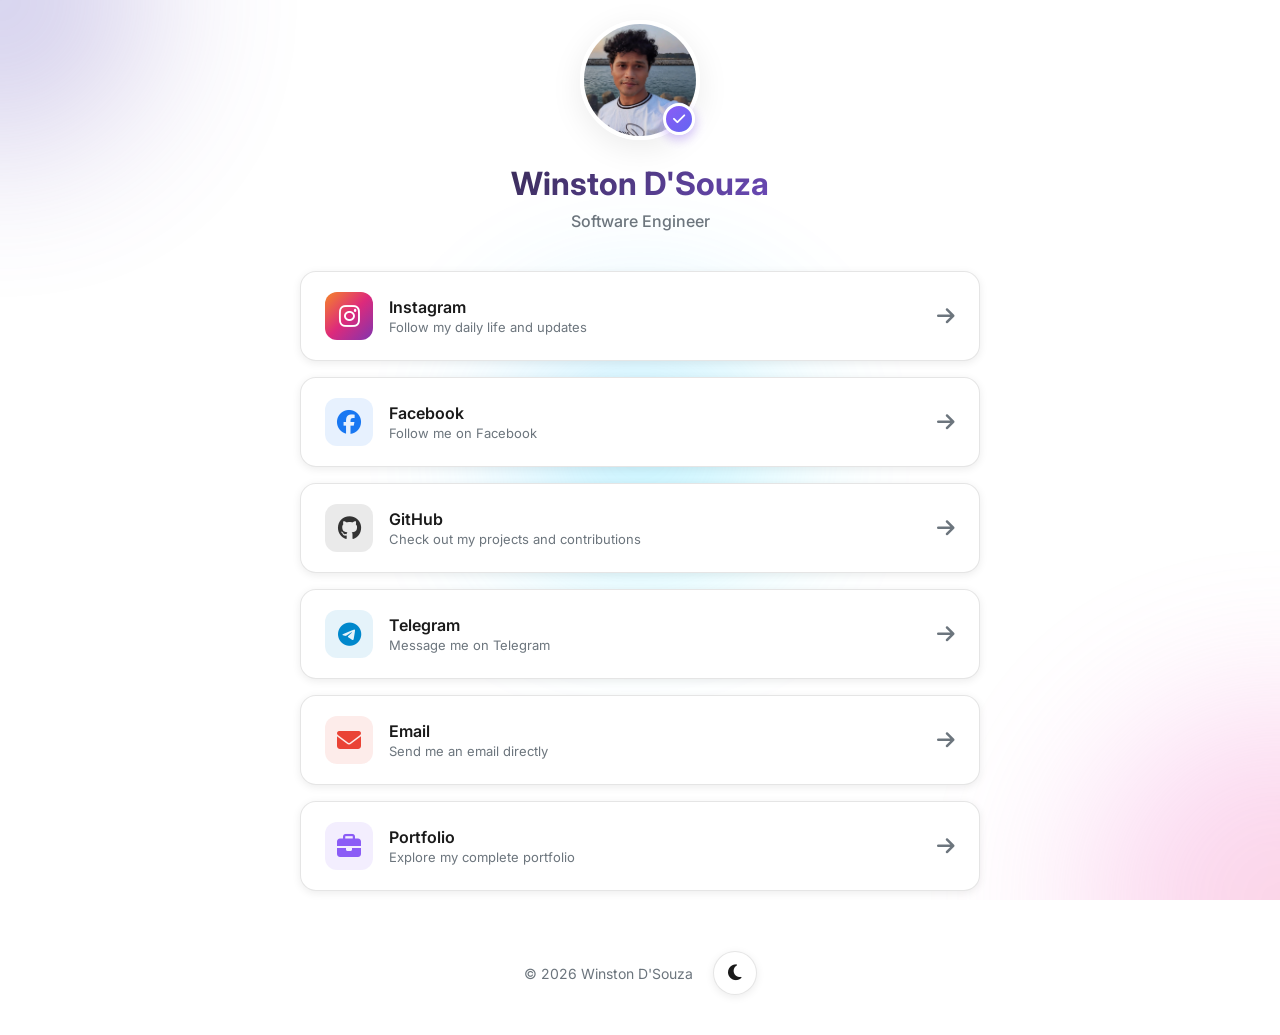
==== alllinks.html @ 9da1819e "Add theme toggle, link card interactions, and toast notifications - Implemented theme toggle functio" ====
<!DOCTYPE html>
<html lang="en">
<head>
    <meta charset="UTF-8">
    <meta name="viewport" content="width=device-width, initial-scale=1.0">
    <meta name="title" content="Winston D'Souza | Links">
    <meta name="description" content="Connect with Winston D'Souza - Software Engineer at Altera Digital Health">
    <title>Winston D'Souza | All Links</title>
    
    <!-- Google Fonts -->
    <link rel="preconnect" href="https://fonts.googleapis.com">
    <link rel="preconnect" href="https://fonts.gstatic.com" crossorigin>
    <link href="https://fonts.googleapis.com/css2?family=Inter:wght@400;500;600;700&display=swap" rel="stylesheet">
    
    <!-- Font Awesome -->
    <link rel="stylesheet" href="https://cdnjs.cloudflare.com/ajax/libs/font-awesome/6.4.0/css/all.min.css">
    
    <link rel="stylesheet" href="linktree-style.css">
</head>
<body>
    <!-- Background Animation -->
    <div class="background-animation">
        <div class="circle circle-1"></div>
        <div class="circle circle-2"></div>
        <div class="circle circle-3"></div>
    </div>

    <!-- Main Container -->
    <div class="container">
        <!-- Profile Section -->
        <div class="profile-section">
            <div class="profile-image-wrapper">
                <img src="images/winston_alllinks_pic.jpg" alt="Winston D'Souza" class="profile-image">
                <div class="profile-badge">
                    <i class="fas fa-check"></i>
                </div>
            </div>
            <h1 class="profile-name">Winston D'Souza</h1>
            <p class="profile-title">Software Engineer</p>
        </div>

        <!-- Links Container -->
        <div class="links-container">
            <a href="https://www.instagram.com/dsowinston/" target="_blank" class="link-card instagram">
                <div class="link-icon">
                    <i class="fab fa-instagram"></i>
                </div>
                <div class="link-content">
                    <h3>Instagram</h3>
                    <p>Follow my daily life and updates</p>
                </div>
                <div class="link-arrow">
                    <i class="fas fa-arrow-right"></i>
                </div>
            </a>

            <a href="https://www.facebook.com/winston.dsouza.in" target="_blank" class="link-card facebook">
                <div class="link-icon">
                    <i class="fab fa-facebook"></i>
                </div>
                <div class="link-content">
                    <h3>Facebook</h3>
                    <p>Follow me on Facebook</p>
                </div>
                <div class="link-arrow">
                    <i class="fas fa-arrow-right"></i>
                </div>
            </a>

            <a href="https://github.com/winston-dsouza" target="_blank" class="link-card github">
                <div class="link-icon">
                    <i class="fab fa-github"></i>
                </div>
                <div class="link-content">
                    <h3>GitHub</h3>
                    <p>Check out my projects and contributions</p>
                </div>
                <div class="link-arrow">
                    <i class="fas fa-arrow-right"></i>
                </div>
            </a>

            <a href="https://t.me/winstonde" target="_blank" class="link-card telegram">
                <div class="link-icon">
                    <i class="fab fa-telegram"></i>
                </div>
                <div class="link-content">
                    <h3>Telegram</h3>
                    <p>Message me on Telegram</p>
                </div>
                <div class="link-arrow">
                    <i class="fas fa-arrow-right"></i>
                </div>
            </a>

            <a href="mailto:winstondsouza688@gmail.com" class="link-card email">
                <div class="link-icon">
                    <i class="fas fa-envelope"></i>
                </div>
                <div class="link-content">
                    <h3>Email</h3>
                    <p>Send me an email directly</p>
                </div>
                <div class="link-arrow">
                    <i class="fas fa-arrow-right"></i>
                </div>
            </a>

            <a href="index.html" class="link-card" style="color: #8b5cf6;">
                <div class="link-icon" style="background: rgba(139, 92, 246, 0.1); color: #8b5cf6;">
                    <i class="fas fa-briefcase"></i>
                </div>
                <div class="link-content">
                    <h3>Portfolio</h3>
                    <p>Explore my complete portfolio</p>
                </div>
                <div class="link-arrow">
                    <i class="fas fa-arrow-right"></i>
                </div>
            </a>
        </div>

        <!-- Footer -->
        <div class="footer">
            <p>© 2026 Winston D'Souza</p>
            <button id="themeToggle" class="theme-toggle">
                <i class="fas fa-moon"></i>
            </button>
        </div>
    </div>

    <script src="linktree-script.js"></script>
</body>
</html>
---- linktree-style.css ----
/* ==================== CSS Variables ==================== */
:root {
    --bg-primary: #ffffff;
    --bg-secondary: #f8f9fa;
    --text-primary: #1a1a1a;
    --text-secondary: #6c757d;
    --accent-color: #8b5cf6;
    --card-bg: #ffffff;
    --card-shadow: rgba(0, 0, 0, 0.08);
    --card-hover-shadow: rgba(0, 0, 0, 0.15);
    --border-color: rgba(0, 0, 0, 0.1);
    
    /* Social Media Brand Colors */
    --linkedin: #0077b5;
    --github: #333333;
    --email: #ea4335;
    --telegram: #0088cc;
    --instagram: #e4405f;
    --facebook: #1877f2;
    
    /* Animation */
    --transition: all 0.3s cubic-bezier(0.4, 0, 0.2, 1);
}

[data-theme="dark"] {
    --bg-primary: #0f0f0f;
    --bg-secondary: #1a1a1a;
    --text-primary: #ffffff;
    --text-secondary: #a0a0a0;
    --card-bg: #1a1a1a;
    --card-shadow: rgba(255, 255, 255, 0.05);
    --card-hover-shadow: rgba(255, 255, 255, 0.1);
    --border-color: rgba(255, 255, 255, 0.1);
}

/* ==================== Global Styles ==================== */
* {
    margin: 0;
    padding: 0;
    box-sizing: border-box;
}

body {
    font-family: 'Inter', -apple-system, BlinkMacSystemFont, 'Segoe UI', Roboto, sans-serif;
    background-color: var(--bg-primary);
    color: var(--text-primary);
    min-height: 100vh;
    display: flex;
    justify-content: center;
    align-items: center;
    padding: 20px;
    overflow-x: hidden;
    position: relative;
    transition: var(--transition);
}

/* ==================== Background Animation ==================== */
.background-animation {
    position: fixed;
    top: 0;
    left: 0;
    width: 100%;
    height: 100%;
    z-index: -1;
    overflow: hidden;
}

.circle {
    position: absolute;
    border-radius: 50%;
    filter: blur(80px);
    opacity: 0.3;
    animation: float 20s infinite ease-in-out;
}

.circle-1 {
    width: 300px;
    height: 300px;
    background: linear-gradient(135deg, #667eea 0%, #764ba2 100%);
    top: -150px;
    left: -150px;
    animation-delay: 0s;
}

.circle-2 {
    width: 400px;
    height: 400px;
    background: linear-gradient(135deg, #f093fb 0%, #f5576c 100%);
    bottom: -200px;
    right: -200px;
    animation-delay: 5s;
}

.circle-3 {
    width: 250px;
    height: 250px;
    background: linear-gradient(135deg, #4facfe 0%, #00f2fe 100%);
    top: 50%;
    left: 50%;
    transform: translate(-50%, -50%);
    animation-delay: 10s;
}

@keyframes float {
    0%, 100% {
        transform: translate(0, 0) scale(1);
    }
    33% {
        transform: translate(30px, -50px) scale(1.1);
    }
    66% {
        transform: translate(-20px, 20px) scale(0.9);
    }
}

/* ==================== Container ==================== */
.container {
    max-width: 680px;
    width: 100%;
    position: relative;
    z-index: 1;
    animation: fadeInUp 0.6s ease-out;
}

@keyframes fadeInUp {
    from {
        opacity: 0;
        transform: translateY(30px);
    }
    to {
        opacity: 1;
        transform: translateY(0);
    }
}

/* ==================== Profile Section ==================== */
.profile-section {
    text-align: center;
    margin-bottom: 40px;
    animation: fadeInUp 0.6s ease-out 0.1s backwards;
}

.profile-image-wrapper {
    position: relative;
    width: 120px;
    height: 120px;
    margin: 0 auto 24px;
    animation: scaleIn 0.6s ease-out 0.2s backwards;
}

@keyframes scaleIn {
    from {
        transform: scale(0);
        opacity: 0;
    }
    to {
        transform: scale(1);
        opacity: 1;
    }
}

.profile-image {
    width: 100%;
    height: 100%;
    border-radius: 50%;
    object-fit: cover;
    border: 4px solid var(--card-bg);
    box-shadow: 0 8px 32px var(--card-shadow);
    transition: var(--transition);
}

.profile-image:hover {
    transform: scale(1.05);
    box-shadow: 0 12px 48px var(--card-hover-shadow);
}

.profile-badge {
    position: absolute;
    bottom: 5px;
    right: 5px;
    width: 32px;
    height: 32px;
    background: linear-gradient(135deg, var(--accent-color), #6366f1);
    border-radius: 50%;
    display: flex;
    align-items: center;
    justify-content: center;
    border: 3px solid var(--bg-primary);
    box-shadow: 0 4px 12px rgba(139, 92, 246, 0.4);
}

.profile-badge i {
    color: white;
    font-size: 14px;
}

.profile-name {
    font-size: 32px;
    font-weight: 700;
    margin-bottom: 8px;
    background: linear-gradient(135deg, var(--text-primary), var(--accent-color));
    -webkit-background-clip: text;
    -webkit-text-fill-color: transparent;
    background-clip: text;
}

.profile-title {
    font-size: 16px;
    color: var(--text-secondary);
    margin-bottom: 4px;
    font-weight: 500;
}

.profile-subtitle {
    font-size: 14px;
    color: var(--text-secondary);
    font-weight: 400;
}

/* ==================== Links Container ==================== */
.links-container {
    display: flex;
    flex-direction: column;
    gap: 16px;
    margin-bottom: 40px;
}

.link-card {
    background: var(--card-bg);
    border: 1px solid var(--border-color);
    border-radius: 16px;
    padding: 20px 24px;
    display: flex;
    align-items: center;
    gap: 16px;
    text-decoration: none;
    color: var(--text-primary);
    transition: var(--transition);
    box-shadow: 0 2px 8px var(--card-shadow);
    position: relative;
    overflow: hidden;
    animation: fadeInUp 0.6s ease-out backwards;
}

.link-card:nth-child(1) { animation-delay: 0.2s; }
.link-card:nth-child(2) { animation-delay: 0.25s; }
.link-card:nth-child(3) { animation-delay: 0.3s; }
.link-card:nth-child(4) { animation-delay: 0.35s; }
.link-card:nth-child(5) { animation-delay: 0.4s; }
.link-card:nth-child(6) { animation-delay: 0.45s; }
.link-card:nth-child(7) { animation-delay: 0.5s; }

.link-card::before {
    content: '';
    position: absolute;
    top: 0;
    left: 0;
    width: 4px;
    height: 100%;
    background: currentColor;
    opacity: 0;
    transition: var(--transition);
}

.link-card:hover {
    transform: translateY(-4px);
    box-shadow: 0 12px 32px var(--card-hover-shadow);
    border-color: currentColor;
}

.link-card:hover::before {
    opacity: 1;
}

.link-card:active {
    transform: translateY(-2px);
}

/* Link Card Icons */
.link-icon {
    width: 48px;
    height: 48px;
    border-radius: 12px;
    display: flex;
    align-items: center;
    justify-content: center;
    font-size: 24px;
    flex-shrink: 0;
    transition: var(--transition);
}

.link-card:hover .link-icon {
    transform: scale(1.1) rotate(5deg);
}

/* Social Media Specific Colors */
.linkedin {
    color: var(--linkedin);
}

.linkedin .link-icon {
    background: rgba(0, 119, 181, 0.1);
    color: var(--linkedin);
}

.github {
    color: var(--github);
}

.github .link-icon {
    background: rgba(51, 51, 51, 0.1);
    color: var(--github);
}

[data-theme="dark"] .github {
    color: #ffffff;
}

[data-theme="dark"] .github .link-icon {
    background: rgba(255, 255, 255, 0.1);
    color: #ffffff;
}

.email {
    color: var(--email);
}

.email .link-icon {
    background: rgba(234, 67, 53, 0.1);
    color: var(--email);
}

.telegram {
    color: var(--telegram);
}

.telegram .link-icon {
    background: rgba(0, 136, 204, 0.1);
    color: var(--telegram);
}

.instagram {
    color: var(--instagram);
}

.instagram .link-icon {
    background: linear-gradient(135deg, #f58529, #dd2a7b, #8134af);
    color: white;
}

.facebook {
    color: var(--facebook);
}

.facebook .link-icon {
    background: rgba(24, 119, 242, 0.1);
    color: var(--facebook);
}

/* Link Content */
.link-content {
    flex: 1;
    text-align: left;
}

.link-content h3 {
    font-size: 16px;
    font-weight: 600;
    margin-bottom: 2px;
    color: var(--text-primary);
}

.link-content p {
    font-size: 13px;
    color: var(--text-secondary);
}

/* Link Arrow */
.link-arrow {
    font-size: 20px;
    color: var(--text-secondary);
    transition: var(--transition);
}

.link-card:hover .link-arrow {
    transform: translateX(4px);
    color: currentColor;
}

/* ==================== Footer ==================== */
.footer {
    text-align: center;
    padding: 20px 0;
    color: var(--text-secondary);
    font-size: 14px;
    display: flex;
    justify-content: center;
    align-items: center;
    gap: 20px;
    position: relative;
    animation: fadeInUp 0.6s ease-out 0.5s backwards;
}

.theme-toggle {
    width: 44px;
    height: 44px;
    border-radius: 50%;
    border: 1px solid var(--border-color);
    background: var(--card-bg);
    color: var(--text-primary);
    cursor: pointer;
    display: flex;
    align-items: center;
    justify-content: center;
    font-size: 18px;
    transition: var(--transition);
    box-shadow: 0 2px 8px var(--card-shadow);
}

.theme-toggle:hover {
    transform: scale(1.1) rotate(15deg);
    box-shadow: 0 4px 16px var(--card-hover-shadow);
}

.theme-toggle:active {
    transform: scale(0.95);
}

/* ==================== Responsive Design ==================== */
@media (max-width: 640px) {
    body {
        padding: 20px 16px;
    }

    .profile-name {
        font-size: 28px;
    }

    .profile-title {
        font-size: 15px;
    }

    .profile-subtitle {
        font-size: 13px;
    }

    .link-card {
        padding: 16px 20px;
    }

    .link-icon {
        width: 44px;
        height: 44px;
        font-size: 20px;
    }

    .link-content h3 {
        font-size: 15px;
    }

    .link-content p {
        font-size: 12px;
    }

    .circle-1,
    .circle-2,
    .circle-3 {
        opacity: 0.2;
    }
}

/* ==================== Accessibility ==================== */
@media (prefers-reduced-motion: reduce) {
    *,
    *::before,
    *::after {
        animation-duration: 0.01ms !important;
        animation-iteration-count: 1 !important;
        transition-duration: 0.01ms !important;
    }
}

/* Focus Styles */
.link-card:focus-visible,
.theme-toggle:focus-visible {
    outline: 3px solid var(--accent-color);
    outline-offset: 2px;
}
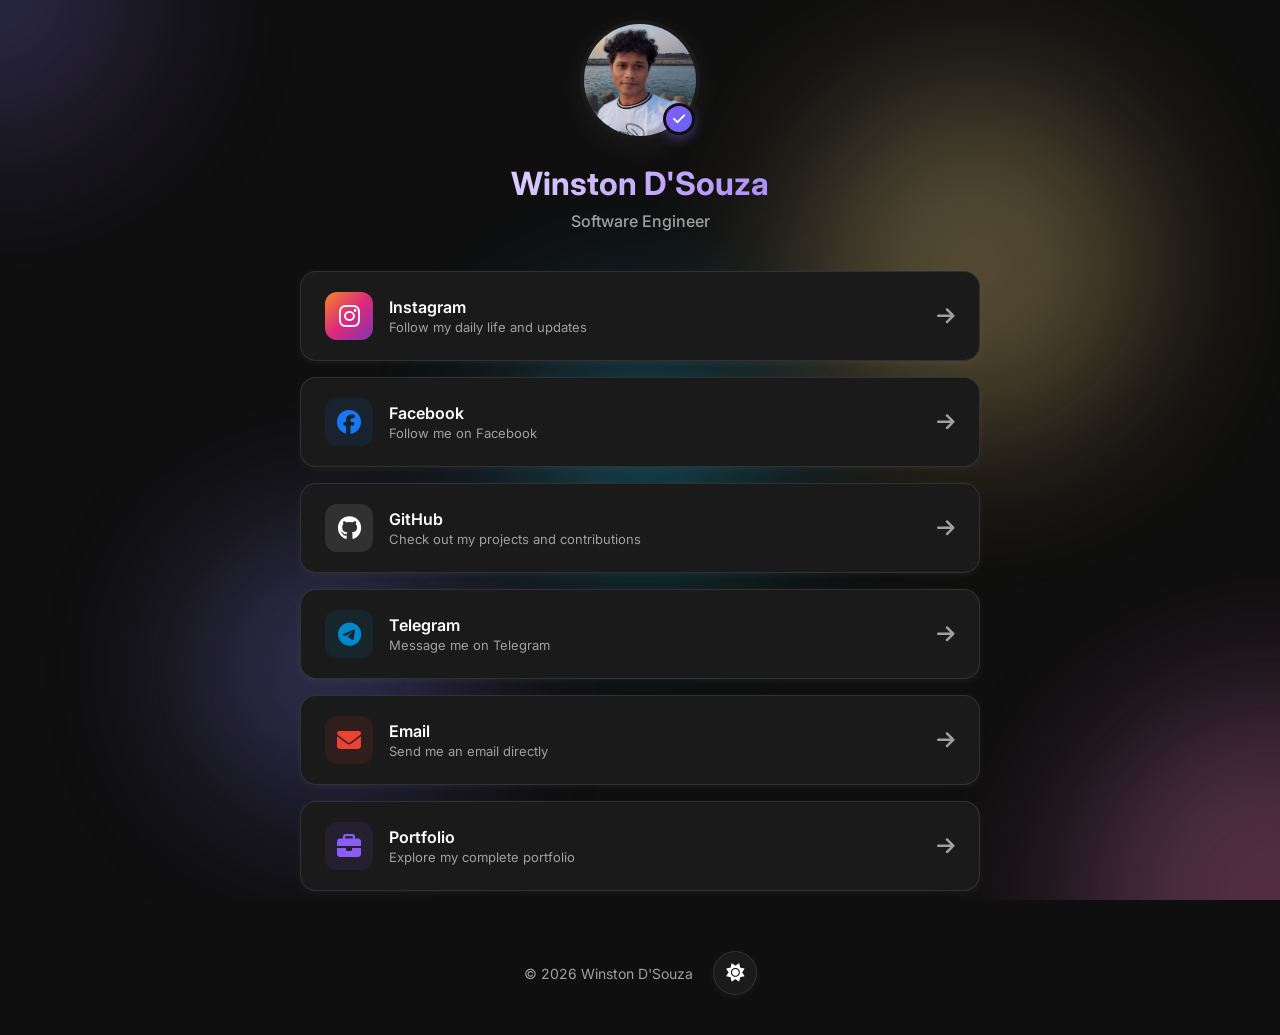
==== commit 2f17564e: "Add additional animated circles and update theme default to dark" ====
--- a/alllinks.html
+++ b/alllinks.html
@@ -23,6 +23,8 @@
         <div class="circle circle-1"></div>
         <div class="circle circle-2"></div>
         <div class="circle circle-3"></div>
+        <div class="circle circle-4"></div>
+        <div class="circle circle-5"></div>
     </div>
 
     <!-- Main Container -->
--- a/linktree-style.css
+++ b/linktree-style.css
@@ -101,6 +101,50 @@
     animation-delay: 10s;
 }
 
+.circle-4 {
+    width: 350px;
+    height: 350px;
+    background: linear-gradient(135deg, #ffeaa7 0%, #fdcb6e 100%);
+    top: 10%;
+    right: 10%;
+    animation-delay: 3s;
+}
+
+.circle-5 {
+    width: 280px;
+    height: 280px;
+    background: linear-gradient(135deg, #a29bfe 0%, #6c5ce7 100%);
+    bottom: 10%;
+    left: 15%;
+    animation-delay: 7s;
+}
+
+/* Extra colorful circles for light mode */
+[data-theme="light"] .circle-1 {
+    background: linear-gradient(135deg, #FF6B6B 0%, #FFE66D 100%);
+    opacity: 0.6;
+}
+
+[data-theme="light"] .circle-2 {
+    background: linear-gradient(135deg, #4ECDC4 0%, #44A08D 100%);
+    opacity: 0.6;
+}
+
+[data-theme="light"] .circle-3 {
+    background: linear-gradient(135deg, #A8E6CF 0%, #FFD3B6 100%);
+    opacity: 0.6;
+}
+
+[data-theme="light"] .circle-4 {
+    background: linear-gradient(135deg, #FF85A2 0%, #FFAFCC 100%);
+    opacity: 0.6;
+}
+
+[data-theme="light"] .circle-5 {
+    background: linear-gradient(135deg, #BDB2FF 0%, #FFC6FF 100%);
+    opacity: 0.6;
+}
+
 @keyframes float {
     0%, 100% {
         transform: translate(0, 0) scale(1);
